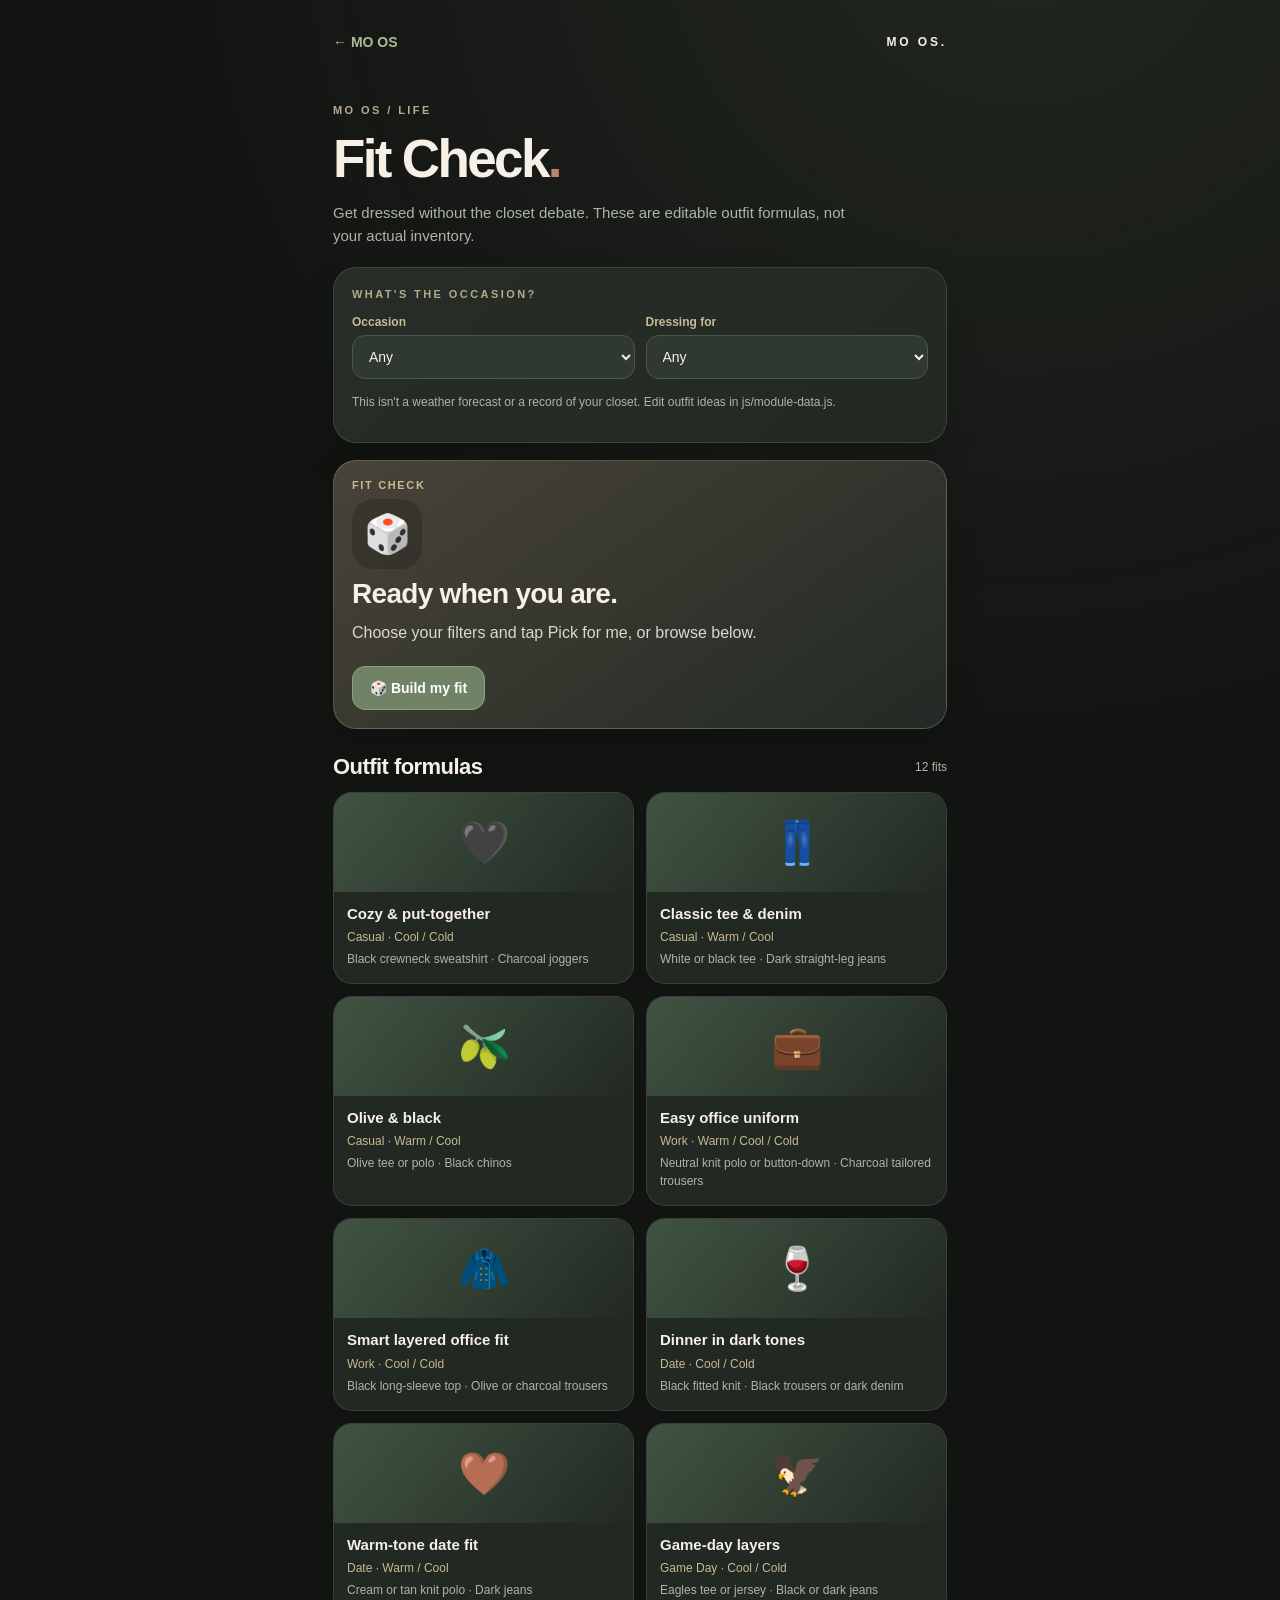
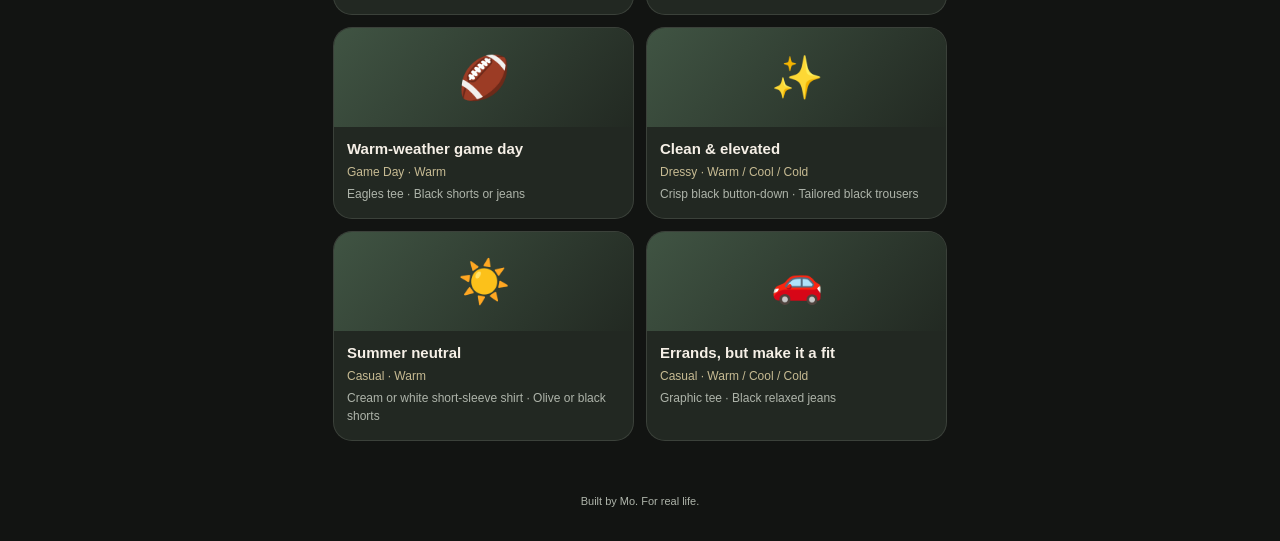
==== pages/outfit.html @ d67bb32c "MO OS v0.8 - Add remaining modules" ====
<!DOCTYPE html>
<html lang="en">
<head>
  <meta charset="utf-8">
  <meta name="viewport" content="width=device-width, initial-scale=1, viewport-fit=cover">
  <meta name="theme-color" content="#121412">
  <title>Fit Check | MO OS</title>
  <link rel="stylesheet" href="../css/module.css">
  <script src="../js/module-data.js" defer></script>
  <script src="../js/module.js" defer></script>
</head>
<body data-module="outfit">
  <main class="module-app">
    <header class="topbar">
      <a class="back-link" href="../index.html">← MO OS</a>
      <span class="wordmark">MO OS.</span>
    </header>
    <section class="hero">
      <p class="eyebrow">MO OS / LIFE</p>
      <h1>Fit Check<span class="accent">.</span></h1>
      <p class="subtitle">Get dressed without the closet debate. These are editable outfit formulas, not your actual inventory.</p>
    </section>
    <div id="module-root" aria-live="off">
      <p class="muted">Loading your space…</p>
    </div>
    <noscript><p class="empty">This page needs JavaScript to work.</p></noscript>
    <footer>Built by Mo. For real life.</footer>
  </main>
</body>
</html>
---- css/module.css ----
/* ==========================================================
   MO OS v0.8 | Shared design for the seven new modules
   Edit colors here without changing the existing MO OS app.
========================================================== */
:root {
  color-scheme: dark;
  --bg:#121412; --surface:#222822; --surface2:#2a322b;
  --text:#f6f0e7; --muted:#aeb4aa; --olive:#a8ba96;
  --gold:#c7bb93; --terra:#bf846e; --line:rgba(238,244,225,.12);
  --accent:#8fa47d; --accent-dark:#384b38;
}
*,*::before,*::after{box-sizing:border-box}
html{background:var(--bg);scroll-behavior:smooth}
body{margin:0;min-height:100vh;background:radial-gradient(circle at 80% -5%,rgba(143,164,125,.13),transparent 35%),var(--bg);color:var(--text);font-family:-apple-system,BlinkMacSystemFont,"Segoe UI",sans-serif}
body[data-module="outside"]{--accent:#93a991;--accent-dark:#35463a}
body[data-module="creative"]{--accent:#c1a487;--accent-dark:#4b3932}
body[data-module="treat"]{--accent:#c8a394;--accent-dark:#553a39}
body[data-module="outfit"]{--accent:#b7ab8d;--accent-dark:#494338}
body[data-module="cleaning"]{--accent:#91ad9d;--accent-dark:#304a45}
body[data-module="reset"]{--accent:#b1b5a0;--accent-dark:#42483a}
body[data-module="admin"]{--accent:#b8a88e;--accent-dark:#484135}
button,input,textarea,select{font:inherit}
button{cursor:pointer}
a{color:inherit}
[hidden]{display:none!important}
:focus-visible{outline:2px solid var(--gold);outline-offset:3px}
.module-app{max-width:650px;margin:0 auto;min-height:100vh;min-height:100svh;padding:22px 18px calc(28px + env(safe-area-inset-bottom));display:flex;flex-direction:column}
.topbar{display:flex;align-items:center;justify-content:space-between;gap:16px}
.back-link{text-decoration:none;color:var(--olive);font-size:14px;font-weight:650;padding:12px 0}
.wordmark{font-size:12px;font-weight:900;letter-spacing:.24em}
.hero{padding:40px 0 20px}
.eyebrow{text-transform:uppercase;color:var(--accent);font-size:11px;font-weight:800;letter-spacing:.22em;margin:0 0 12px}
h1{font-size:clamp(36px,8.8vw,53px);line-height:1.07;letter-spacing:-.05em;margin:0 0 13px}
h1 .accent{color:var(--terra)}
h2{font-size:22px;letter-spacing:-.025em;margin:0 0 12px}
h3{font-size:17px;margin:0 0 10px}
p{line-height:1.55}
.subtitle{color:var(--muted);margin:0;max-width:540px;font-size:15px}
.section-heading{display:flex;align-items:center;justify-content:space-between;gap:12px;margin:25px 0 12px}
.section-heading h2{margin:0}
.muted{color:var(--muted)}
.small{font-size:12px}
.helper{font-size:13px;color:var(--muted);margin:5px 0 16px}
.panel{background:linear-gradient(135deg,rgba(255,255,255,.025),transparent),var(--surface);border:1px solid var(--line);border-radius:23px;padding:18px;margin:0 0 17px;box-shadow:0 14px 35px rgba(0,0,0,.13)}
.panel-glow{background:linear-gradient(145deg,var(--accent-dark),#222a25);border:1px solid rgba(210,217,185,.23)}
.control-grid{display:grid;grid-template-columns:repeat(2,minmax(0,1fr));gap:11px;margin-bottom:14px}
.control-grid.three{grid-template-columns:repeat(3,minmax(0,1fr))}
.field{display:flex;flex-direction:column;gap:6px;min-width:0}
.field label{font-size:12px;font-weight:700;color:var(--gold)}
.field input,.field select,.field textarea,input.text-input,textarea.text-input{width:100%;min-width:0;min-height:44px;background:#30392f;color:var(--text);border:1px solid #4b5748;border-radius:13px;padding:10px 12px;font-size:14px}
.field textarea{min-height:96px;resize:vertical}
.button-row{display:flex;gap:10px;flex-wrap:wrap;margin-top:12px}
.btn{display:inline-flex;align-items:center;justify-content:center;text-decoration:none;gap:7px;min-height:44px;background:#323d32;color:var(--text);border:1px solid #50604e;border-radius:13px;padding:11px 17px;font-size:14px;font-weight:720}
.btn.primary{background:#718366;color:#fff;border-color:#8ea381}
.btn.ghost{background:transparent;border-color:var(--line);color:var(--muted)}
.btn.small-btn{padding:7px 12px;min-height:36px;font-size:12px}
.btn:disabled{opacity:.5;cursor:not-allowed}
.chip-row{display:flex;flex-wrap:wrap;gap:8px;margin:10px 0}
.chip{border:1px solid #56624f;border-radius:99px;padding:8px 12px;background:#30392f;color:var(--text);font-size:12px}
.chip[aria-pressed="true"]{background:#65795d;border-color:#9bae8e;color:#fff}
.result{display:flex;flex-direction:column;align-items:flex-start;gap:8px}
.result .hero-icon{width:70px;height:70px;background:rgba(0,0,0,.18);border-radius:21px;display:grid;place-items:center;font-size:38px}
.result h2{font-size:28px;margin:0;line-height:1.2}
.result p{margin:2px 0 8px;color:#d6d9d0}
.kicker{color:var(--gold);font-size:11px;text-transform:uppercase;font-weight:800;letter-spacing:.15em}
.card-grid{display:grid;grid-template-columns:repeat(2,minmax(0,1fr));gap:12px;margin:12px 0}
.item-card{display:flex;flex-direction:column;gap:9px;background:var(--surface);border:1px solid var(--line);border-radius:19px;overflow:hidden;padding:0;min-width:0;text-align:left;color:var(--text)}
.item-card .art{min-height:99px;width:100%;position:relative;display:flex;align-items:center;justify-content:center;background:linear-gradient(130deg,var(--card-color,#405443),#222922);font-size:42px;overflow:hidden}
.item-card .art img{position:absolute;inset:0;width:100%;height:100%;object-fit:cover}
.item-card .copy{padding:3px 13px 15px;display:flex;flex-direction:column;gap:6px;flex:1}
.item-card .name{font-size:15px;line-height:1.35;font-weight:750}
.item-card .meta{font-size:12px;color:var(--gold)}
.item-card .desc{font-size:12px;color:var(--muted);line-height:1.5}
.item-card.selected{border-color:var(--accent)}
.one-col{display:grid;grid-template-columns:1fr;gap:10px;margin:12px 0}
.simple-card{background:var(--surface);border:1px solid var(--line);border-radius:16px;padding:15px}
.simple-card p{font-size:13px;color:var(--muted);margin:6px 0}
.simple-card .card-top{display:flex;gap:12px;align-items:flex-start}
.simple-card .card-icon{font-size:26px}
.tag{display:inline-flex;align-items:center;border-radius:99px;padding:5px 9px;font-size:11px;background:rgba(255,255,255,.06);color:#e1e7d9}
.mini-tags{display:flex;gap:5px;flex-wrap:wrap;margin-top:8px}
.checkbox-row{display:flex;align-items:flex-start;gap:12px;padding:11px 4px;border-bottom:1px solid var(--line);font-size:14px;line-height:1.5}
.checkbox-row:last-child{border-bottom:0}
.checkbox-row input{width:19px;height:19px;margin:2px 0 0;accent-color:#90a782;flex:none}
.checkbox-row.done span{text-decoration:line-through;color:var(--muted)}
.progress-track{height:8px;background:#313b33;border-radius:12px;overflow:hidden;margin:12px 0 7px}
.progress-fill{height:100%;width:0;background:var(--accent);transition:width .2s ease}
.list-row{display:flex;align-items:center;gap:10px;justify-content:space-between;padding:12px 0;border-bottom:1px solid var(--line)}
.list-row:last-child{border:0}
.list-row .title{font-size:14px;font-weight:650}
.list-row .details{font-size:12px;color:var(--muted)}
.list-row .actions{display:flex;align-items:center;gap:6px}
.list-row.overdue .details{color:#efb29e}
.list-row.completed .title{text-decoration:line-through;color:var(--muted)}
.icon-btn{min-height:38px;min-width:38px;background:#333d34;border:1px solid #4f5c4e;border-radius:11px;color:#f4efe7;font-size:16px}
.wardrobe-detail dl{display:grid;grid-template-columns:auto 1fr;gap:10px 14px;font-size:14px;line-height:1.5}
.wardrobe-detail dt{color:var(--gold);font-weight:720}
.wardrobe-detail dd{margin:0;color:var(--text)}
.empty{text-align:center;color:var(--muted);padding:28px 14px;font-size:14px;line-height:1.6;border:1px dashed var(--line);border-radius:17px}
.note{color:var(--muted);font-size:12px;line-height:1.6}
footer{margin-top:auto;padding:42px 0 6px;text-align:center;font-size:11px;color:var(--muted)}
@media(max-width:380px){.control-grid.three{grid-template-columns:repeat(2,minmax(0,1fr))}.card-grid{gap:9px}.item-card .name{font-size:13px}.hero{padding-top:26px}}
@media(prefers-reduced-motion:reduce){html{scroll-behavior:auto}.progress-fill{transition:none}}
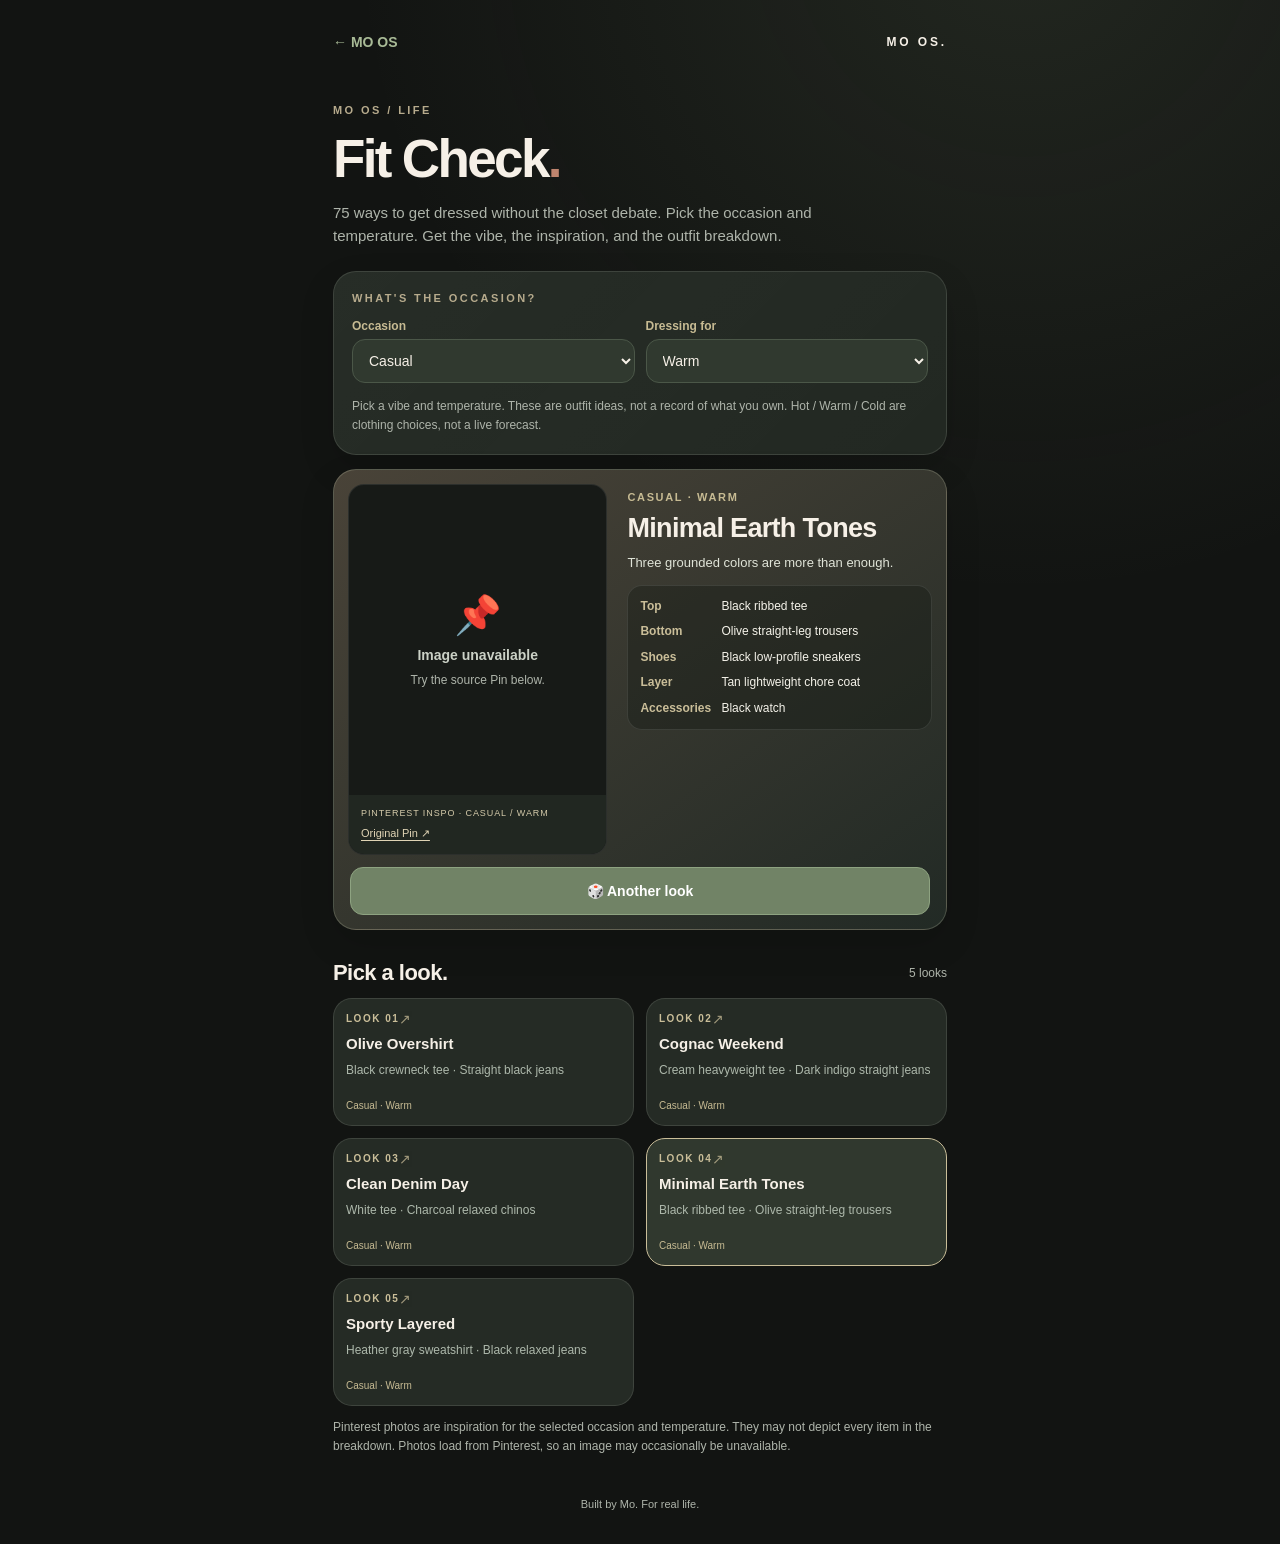
==== commit 54462d04: "Upgrade Fit Check v0.9" ====
--- a/pages/outfit.html
+++ b/pages/outfit.html
@@ -6,8 +6,9 @@
   <meta name="theme-color" content="#121412">
   <title>Fit Check | MO OS</title>
   <link rel="stylesheet" href="../css/module.css">
-  <script src="../js/module-data.js" defer></script>
-  <script src="../js/module.js" defer></script>
+  <link rel="stylesheet" href="../css/fit-check.css?v=0.9.0">
+  <script src="../js/fit-check-data.js?v=0.9.0" defer></script>
+  <script src="../js/fit-check.js?v=0.9.0" defer></script>
 </head>
 <body data-module="outfit">
   <main class="module-app">
@@ -18,11 +19,9 @@
     <section class="hero">
       <p class="eyebrow">MO OS / LIFE</p>
       <h1>Fit Check<span class="accent">.</span></h1>
-      <p class="subtitle">Get dressed without the closet debate. These are editable outfit formulas, not your actual inventory.</p>
+      <p class="subtitle">75 ways to get dressed without the closet debate. Pick the occasion and temperature. Get the vibe, the inspiration, and the outfit breakdown.</p>
     </section>
-    <div id="module-root" aria-live="off">
-      <p class="muted">Loading your space…</p>
-    </div>
+    <div id="module-root" aria-live="off"><p class="muted">Loading your fits…</p></div>
     <noscript><p class="empty">This page needs JavaScript to work.</p></noscript>
     <footer>Built by Mo. For real life.</footer>
   </main>
--- a/css/fit-check.css
+++ b/css/fit-check.css
@@ -0,0 +1,37 @@
+/* Fit Check only: layered over existing module.css, preserving MO OS styling. */
+body[data-module="outfit"] .hero{padding-bottom:24px}
+.fit-filter-panel{margin-bottom:14px}
+.fit-filter-panel .note{margin:3px 0 0}
+.fit-feature-panel{padding:14px;overflow:hidden}
+.fit-spotlight{display:grid;grid-template-columns:minmax(0,0.92fr) minmax(0,1.08fr);gap:20px;align-items:start}
+.fit-media{min-width:0;overflow:hidden;border-radius:16px;background:#171a17;border:1px solid rgba(255,255,255,.09)}
+.fit-photo{display:block;width:100%;height:310px;object-fit:contain;background:#171a17}
+.fit-image-fallback{height:310px;padding:14px;display:flex;flex-direction:column;align-items:center;justify-content:center;text-align:center;gap:10px;color:#cbd1c6}
+.fit-image-fallback[hidden],.fit-photo[hidden]{display:none!important}
+.fit-image-fallback span{font-size:38px}
+.fit-image-fallback strong{font-size:14px}
+.fit-image-fallback small{font-size:12px;color:#aeb4aa}
+.fit-media-caption{display:flex;flex-wrap:wrap;gap:5px 12px;align-items:center;justify-content:space-between;padding:11px 12px;background:#212721;font-size:9px;line-height:1.6;letter-spacing:.1em;color:#d4caaa}
+.fit-media-caption a{font-size:11px;letter-spacing:0;text-decoration:underline;text-underline-offset:3px;color:#e0d4b5;white-space:nowrap}
+.fit-spotlight-copy{min-width:0;padding-top:3px}
+.fit-spotlight-copy h2{font-size:27px;line-height:1.18;margin:8px 0 8px}
+.fit-styling-note{margin:0 0 13px!important;color:#e0e4d8;line-height:1.5;font-size:13px}
+.fit-spotlight-copy .wardrobe-detail{background:rgba(15,22,17,.34);border:1px solid rgba(255,255,255,.10);border-radius:15px;padding:12px}
+.fit-spotlight-copy .wardrobe-detail dl{margin:0;display:grid;grid-template-columns:72px 1fr;gap:8px 9px;font-size:12px;line-height:1.45}
+.fit-spotlight-copy .wardrobe-detail dt{color:#cabe99;font-weight:750}
+.fit-spotlight-copy .wardrobe-detail dd{color:#f4f2e9}
+.fit-actions{margin:12px 2px 0}
+.fit-actions .btn{width:100%;font-size:14px;min-height:48px}
+.fit-heading{margin-top:30px}
+.fit-choice{min-height:128px;gap:3px;transition:border-color .14s ease,background .14s ease;background:#252b25}
+.fit-choice.selected{border-color:#cabe99;background:#30382e}
+.fit-choice-top{display:flex;justify-content:space-between;align-items:center;padding:12px 12px 0;color:#cabe99}
+.fit-choice-number{font-size:10px;letter-spacing:.15em;font-weight:750}
+.fit-choice-arrow{font-size:14px;opacity:.75}
+.fit-choice .copy{padding:4px 12px 14px;gap:7px}
+.fit-choice .desc{color:#adb8ab}
+.fit-choice .meta{margin-top:auto;font-size:10px}
+.fit-footer-note{margin:10px 0 0}
+@media(max-width:560px){.fit-spotlight{display:block}.fit-media{margin-bottom:14px}.fit-photo,.fit-image-fallback{height:min(88vw,405px)}.fit-spotlight-copy h2{font-size:25px}.fit-spotlight-copy .wardrobe-detail dl{font-size:13px;grid-template-columns:85px 1fr;gap:9px 10px}.fit-feature-panel{padding:12px}}
+@media(max-width:380px){.fit-choice{min-height:145px}.fit-choice .name{font-size:14px}.fit-choice .desc{font-size:11px}}
+@media(prefers-reduced-motion:reduce){.fit-choice{transition:none}}
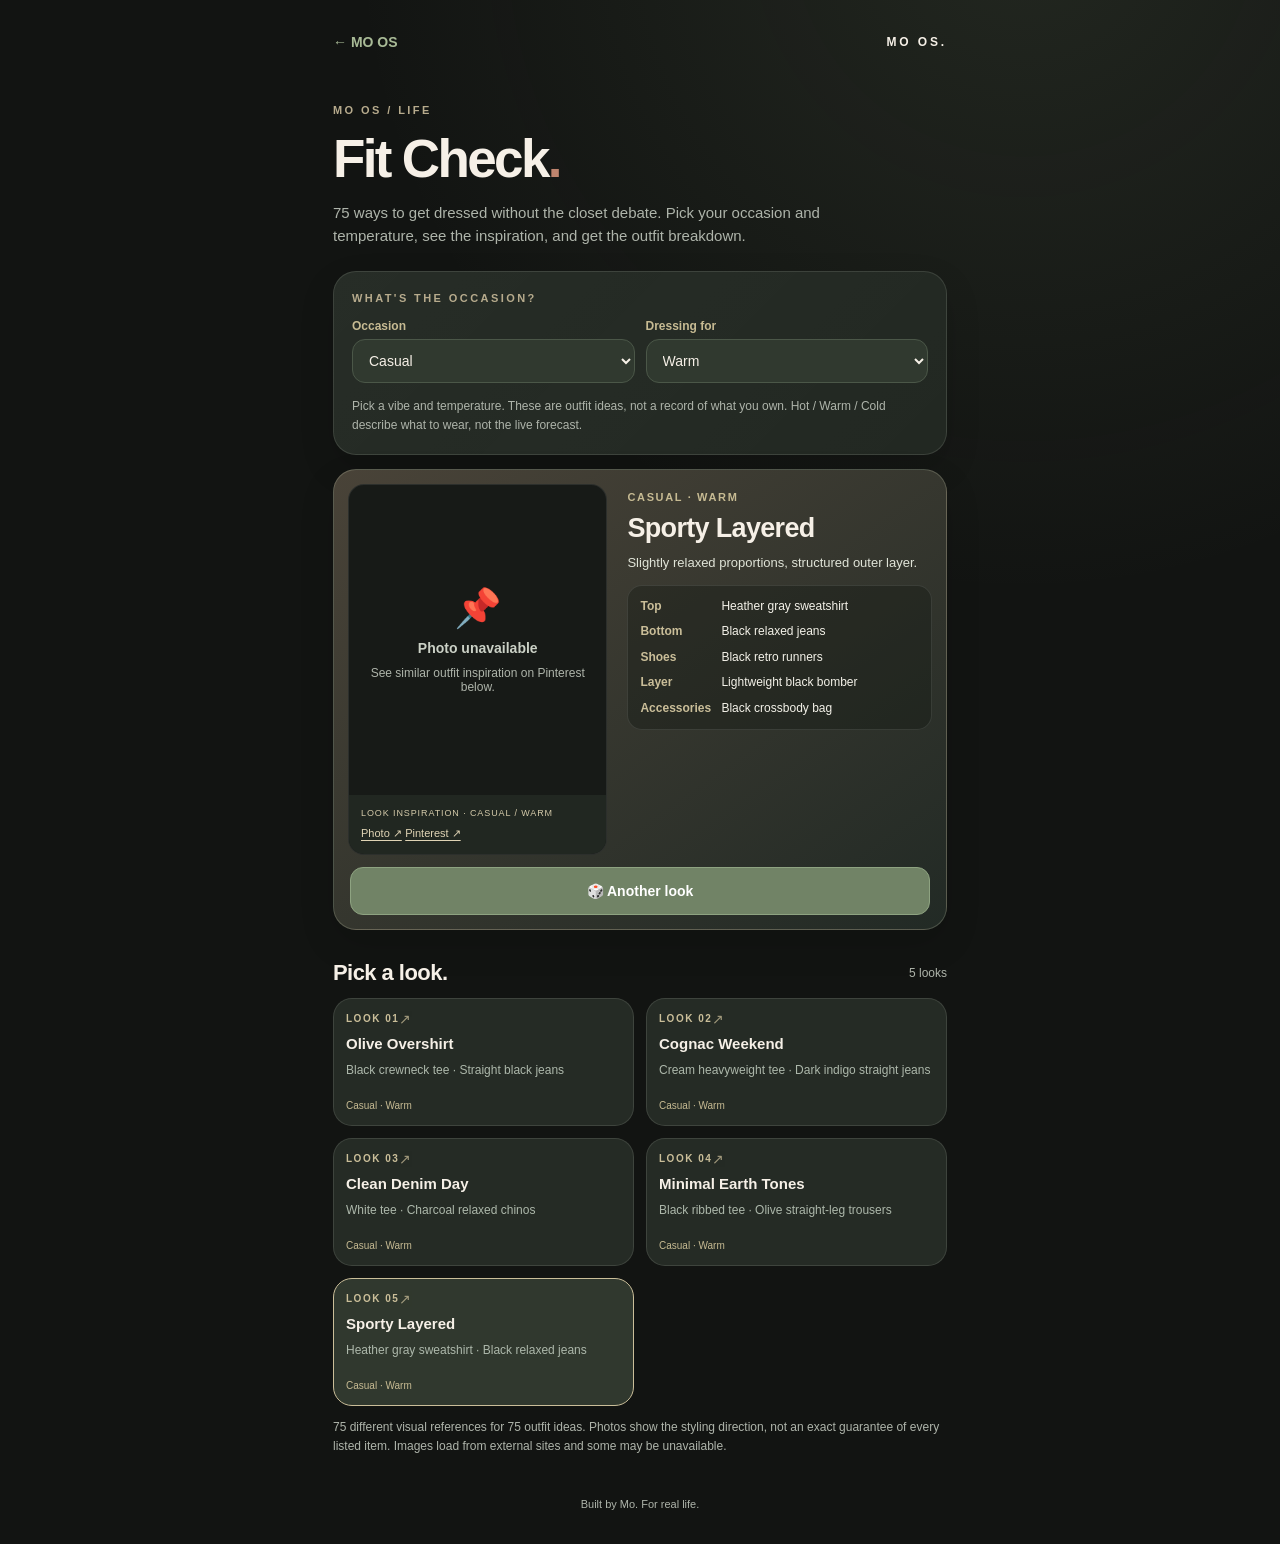
==== commit 212a55d1: "Fit Check 75 distinct outfit inspiration images" ====
--- a/pages/outfit.html
+++ b/pages/outfit.html
@@ -6,9 +6,10 @@
   <meta name="theme-color" content="#121412">
   <title>Fit Check | MO OS</title>
   <link rel="stylesheet" href="../css/module.css">
-  <link rel="stylesheet" href="../css/fit-check.css?v=0.9.0">
+  <link rel="stylesheet" href="../css/fit-check.css?v=1.0.0">
   <script src="../js/fit-check-data.js?v=0.9.0" defer></script>
-  <script src="../js/fit-check.js?v=0.9.0" defer></script>
+  <script src="../js/fit-check-images.js?v=1.0.0" defer></script>
+  <script src="../js/fit-check.js?v=1.0.0" defer></script>
 </head>
 <body data-module="outfit">
   <main class="module-app">
@@ -19,7 +20,7 @@
     <section class="hero">
       <p class="eyebrow">MO OS / LIFE</p>
       <h1>Fit Check<span class="accent">.</span></h1>
-      <p class="subtitle">75 ways to get dressed without the closet debate. Pick the occasion and temperature. Get the vibe, the inspiration, and the outfit breakdown.</p>
+      <p class="subtitle">75 ways to get dressed without the closet debate. Pick your occasion and temperature, see the inspiration, and get the outfit breakdown.</p>
     </section>
     <div id="module-root" aria-live="off"><p class="muted">Loading your fits…</p></div>
     <noscript><p class="empty">This page needs JavaScript to work.</p></noscript>
